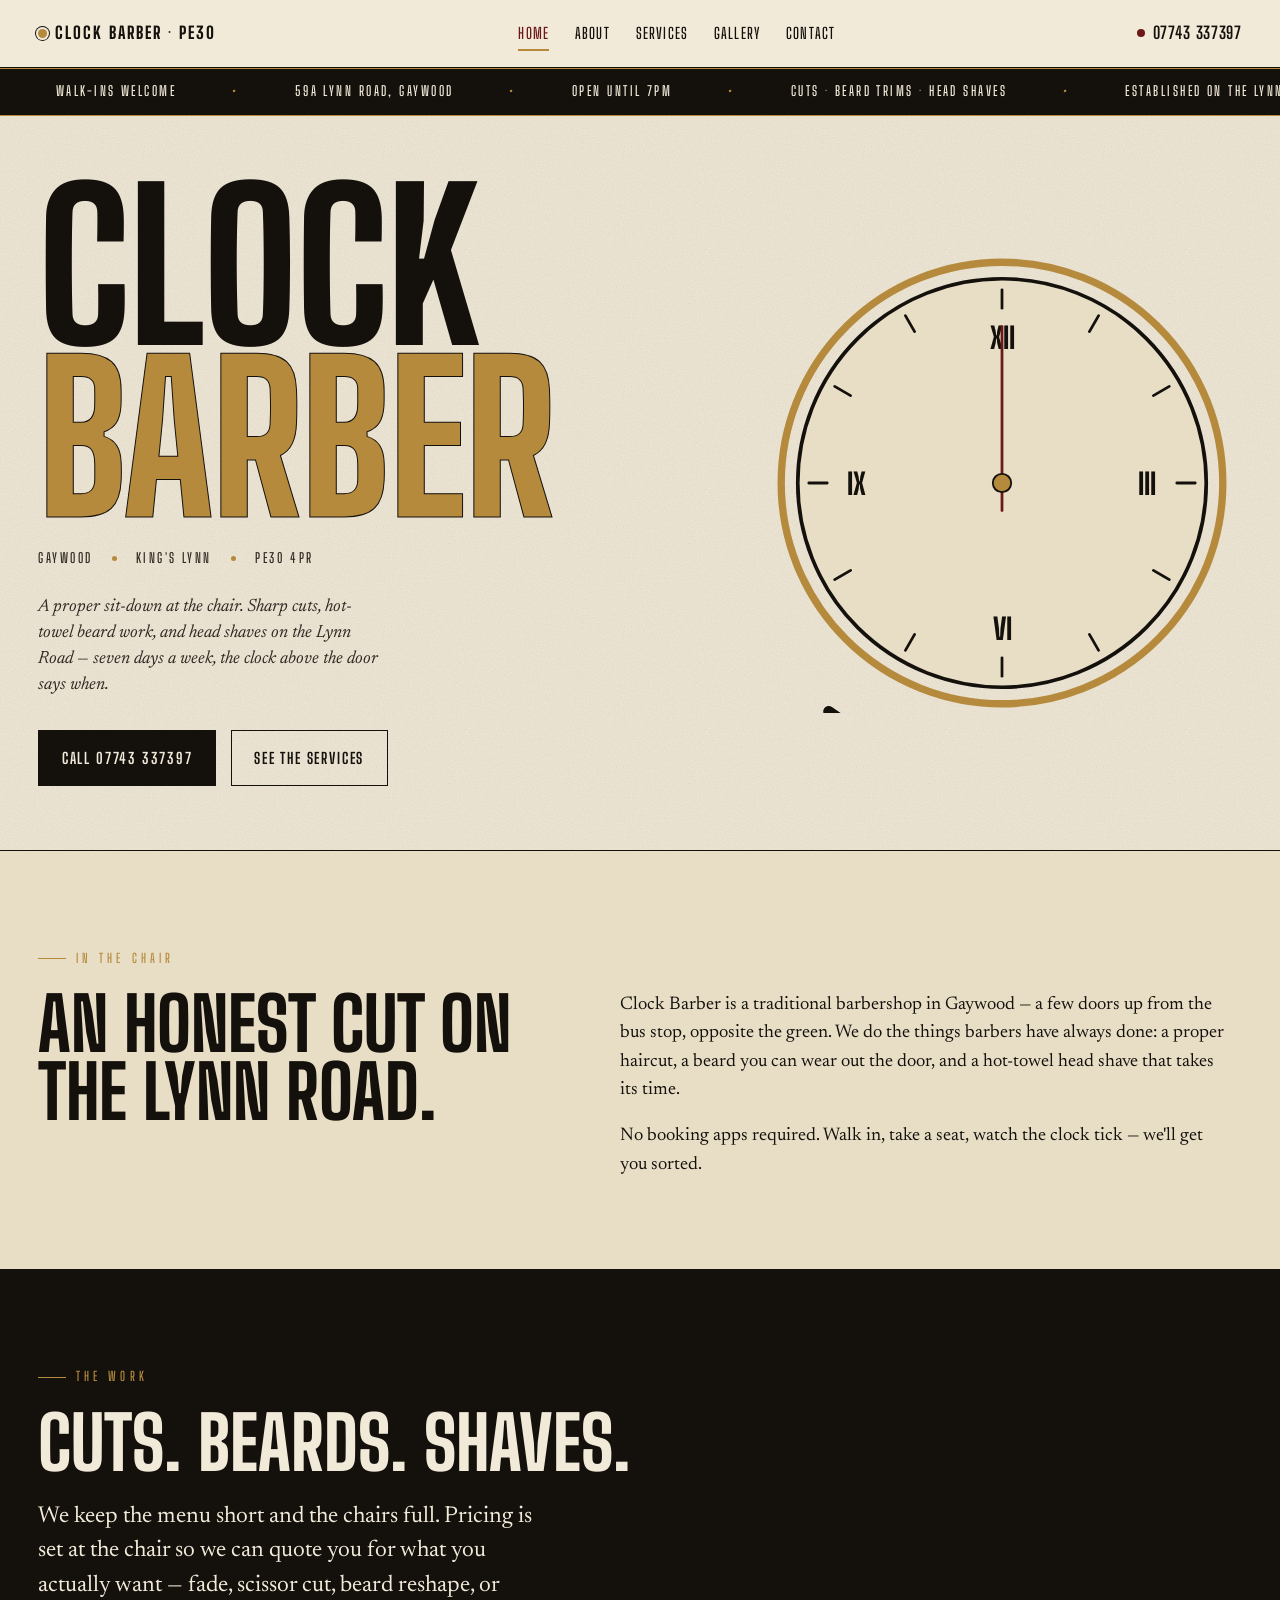
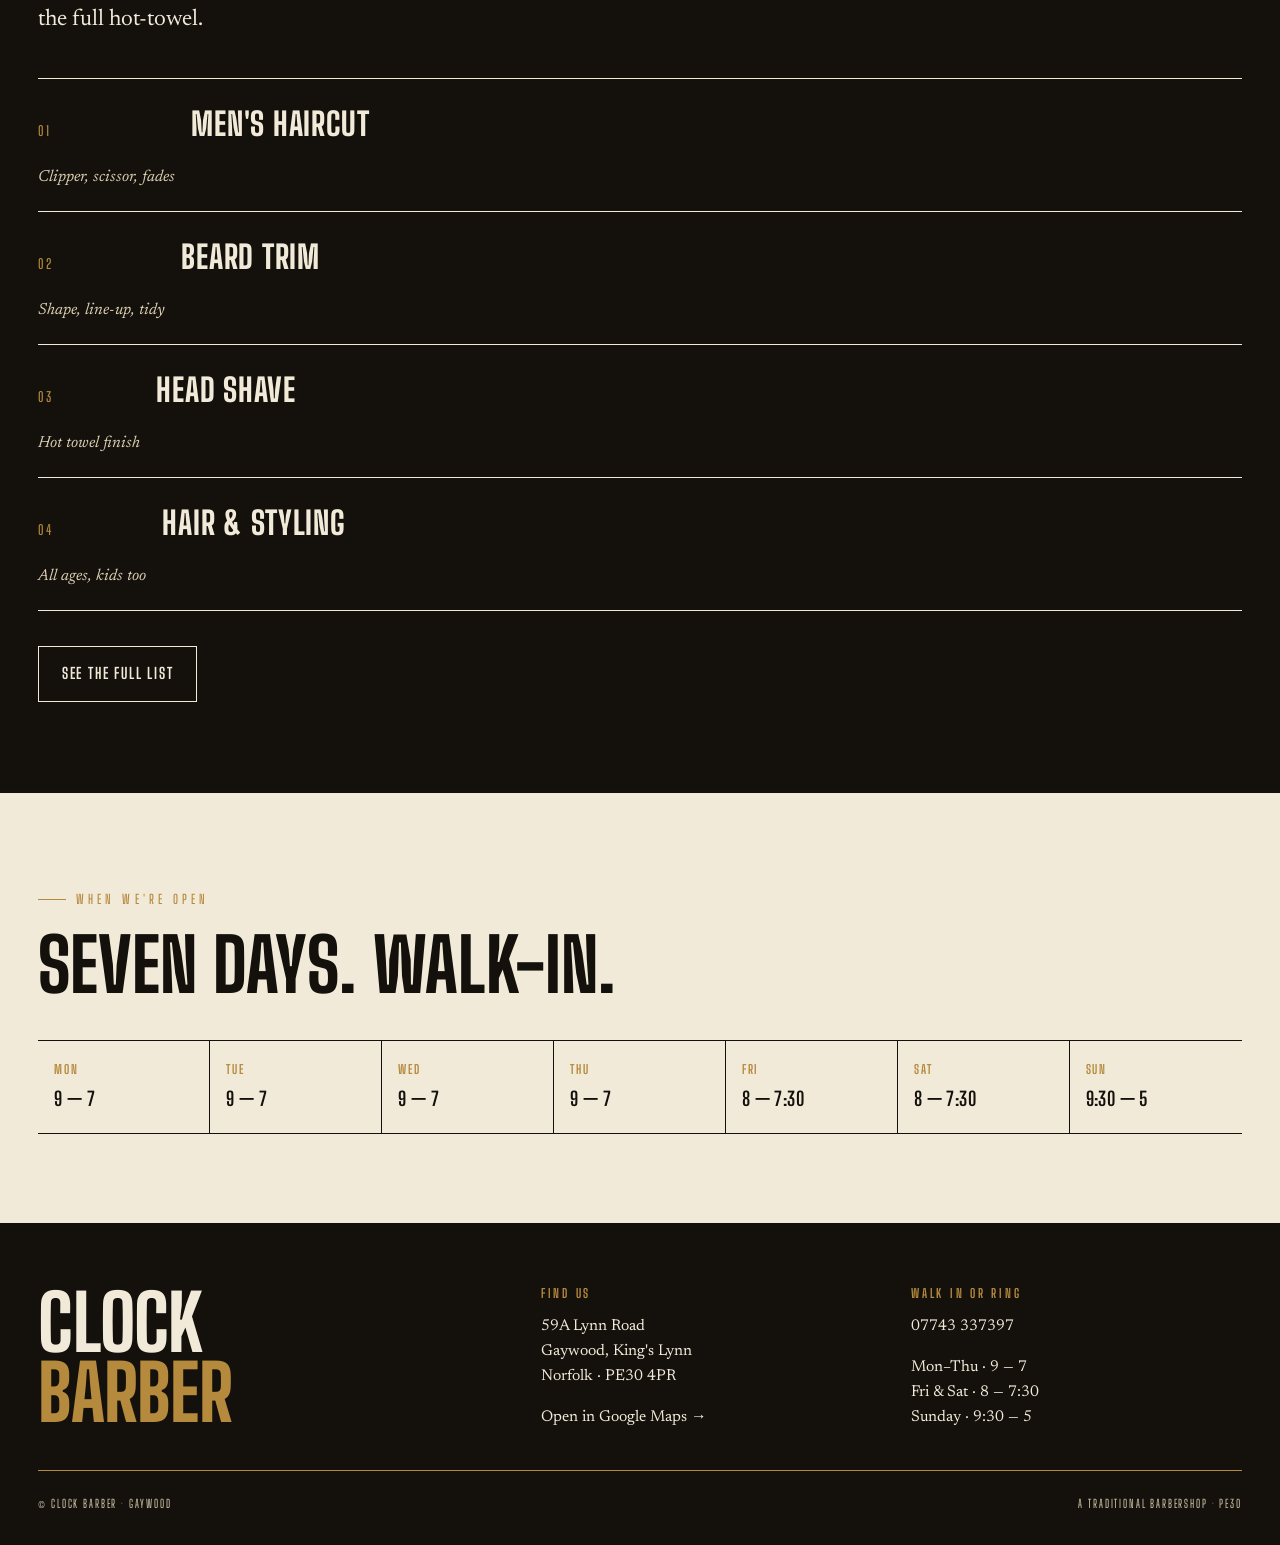
==== index.html @ dca24277 "Build Jr · clock-barber · 2026-05-30" ====
<!doctype html>
<html lang="en-GB">
<head>
<meta charset="utf-8">
<meta name="viewport" content="width=device-width, initial-scale=1">
<title>Clock Barber · Gaywood · King's Lynn · Traditional Barbershop</title>
<meta name="description" content="Clock Barber — traditional barbershop on Lynn Road, Gaywood, King's Lynn. Cuts, beard trims, hot-towel head shaves. Walk-ins welcome. Open seven days.">
<link rel="preconnect" href="https://fonts.googleapis.com">
<link rel="preconnect" href="https://fonts.gstatic.com" crossorigin>
<link rel="stylesheet" href="https://fonts.googleapis.com/css2?family=Big+Shoulders+Display:wght@600;700;800&family=Newsreader:ital,opsz,wght@0,6..72,400;0,6..72,600;1,6..72,400&display=swap">
<link rel="stylesheet" href="styles.css">
</head>
<body>

<header class="site-header">
  <a href="index.html" class="site-header__mark"><span class="dot"></span>Clock Barber · PE30</a>
  <nav class="site-nav" aria-label="Primary">
    <a href="index.html" aria-current="page">Home</a>
    <a href="about.html">About</a>
    <a href="services.html">Services</a>
    <a href="gallery.html">Gallery</a>
    <a href="contact.html">Contact</a>
  </nav>
  <a href="tel:+447743337397" class="site-header__phone">07743 337397</a>
</header>

<div class="marquee" aria-hidden="true">
  <div class="marquee__track">
    <span>Walk-ins Welcome <em class="sep">·</em> 59A Lynn Road, Gaywood <em class="sep">·</em> Open until 7pm <em class="sep">·</em> Cuts · Beard Trims · Head Shaves <em class="sep">·</em> Established on the Lynn Road <em class="sep">·</em></span>
    <span>Walk-ins Welcome <em class="sep">·</em> 59A Lynn Road, Gaywood <em class="sep">·</em> Open until 7pm <em class="sep">·</em> Cuts · Beard Trims · Head Shaves <em class="sep">·</em> Established on the Lynn Road <em class="sep">·</em></span>
  </div>
</div>

<section class="hero">
  <div class="hero__copy">
    <h1 class="hero__wordmark">
      <span class="row">Clock</span>
      <span class="row row--two">Barber</span>
    </h1>
    <div class="hero__sub">
      <span>Gaywood</span><span class="dot"></span>
      <span>King's Lynn</span><span class="dot"></span>
      <span>PE30 4PR</span>
    </div>
    <p class="hero__lede">A proper sit-down at the chair. Sharp cuts, hot-towel beard work, and head shaves on the Lynn Road — seven days a week, the clock above the door says when.</p>
    <div class="hero__actions">
      <a class="btn" href="tel:+447743337397">Call 07743 337397</a>
      <a class="btn btn--ghost" href="services.html">See the services</a>
    </div>
  </div>

  <div class="hero__clock" aria-label="Clock face">
    <svg viewBox="0 0 500 500" role="img" aria-hidden="true">
      <circle class="clock-bezel" cx="250" cy="250" r="240" />
      <circle class="clock-face"  cx="250" cy="250" r="222" />

      <!-- minute marks -->
      <g class="clock-marks">
        <!-- 60 ticks generated explicitly · only majors drawn here for clarity, intermediates as minors -->
        <line class="clock-mark" x1="250" y1="40"  x2="250" y2="60"/>
        <line class="clock-mark" x1="460" y1="250" x2="440" y2="250"/>
        <line class="clock-mark" x1="250" y1="460" x2="250" y2="440"/>
        <line class="clock-mark" x1="40"  y1="250" x2="60"  y2="250"/>
        <line class="clock-mark" transform="rotate(30 250 250)" x1="250" y1="40" x2="250" y2="60"/>
        <line class="clock-mark" transform="rotate(60 250 250)" x1="250" y1="40" x2="250" y2="60"/>
        <line class="clock-mark" transform="rotate(120 250 250)" x1="250" y1="40" x2="250" y2="60"/>
        <line class="clock-mark" transform="rotate(150 250 250)" x1="250" y1="40" x2="250" y2="60"/>
        <line class="clock-mark" transform="rotate(210 250 250)" x1="250" y1="40" x2="250" y2="60"/>
        <line class="clock-mark" transform="rotate(240 250 250)" x1="250" y1="40" x2="250" y2="60"/>
        <line class="clock-mark" transform="rotate(300 250 250)" x1="250" y1="40" x2="250" y2="60"/>
        <line class="clock-mark" transform="rotate(330 250 250)" x1="250" y1="40" x2="250" y2="60"/>
      </g>

      <!-- numerals · 12, 3, 6, 9 only · roman, classic shop-clock style -->
      <g class="clock-numerals">
        <text class="clock-numeral" x="250" y="92">XII</text>
        <text class="clock-numeral" x="408" y="250">III</text>
        <text class="clock-numeral" x="250" y="408">VI</text>
        <text class="clock-numeral" x="92"  y="250">IX</text>
      </g>

      <!-- hands · hour 10:10 -->
      <line class="clock-hand clock-hand--hour"   x1="250" y1="250" x2="250" y2="140"
            transform="rotate(305 250 250)" />
      <line class="clock-hand clock-hand--minute" x1="250" y1="250" x2="250" y2="100"
            transform="rotate(60  250 250)" />
      <line class="clock-hand clock-hand--second" x1="250" y1="280" x2="250" y2="80" />
      <circle class="clock-pin" cx="250" cy="250" r="10" />
    </svg>
  </div>
</section>

<section class="slab slab--deep reveal">
  <span class="slab__eyebrow">In the chair</span>
  <div class="two-col">
    <div>
      <h2>An honest cut on the Lynn Road.</h2>
    </div>
    <div class="two-col__body">
      <p>Clock Barber is a traditional barbershop in Gaywood — a few doors up from the bus stop, opposite the green. We do the things barbers have always done: a proper haircut, a beard you can wear out the door, and a hot-towel head shave that takes its time.</p>
      <p>No booking apps required. Walk in, take a seat, watch the clock tick — we'll get you sorted.</p>
    </div>
  </div>
</section>

<section class="slab slab--ink reveal" id="services-preview">
  <span class="slab__eyebrow">The work</span>
  <h2>Cuts. Beards. Shaves.</h2>
  <p class="slab__lead">We keep the menu short and the chairs full. Pricing is set at the chair so we can quote you for what you actually want — fade, scissor cut, beard reshape, or the full hot-towel.</p>

  <ol class="services-list">
    <li>
      <span class="num">01</span>
      <span class="name">Men's Haircut</span>
      <span class="leader" aria-hidden="true"></span>
      <span class="meta">Clipper, scissor, fades</span>
    </li>
    <li>
      <span class="num">02</span>
      <span class="name">Beard Trim</span>
      <span class="leader" aria-hidden="true"></span>
      <span class="meta">Shape, line-up, tidy</span>
    </li>
    <li>
      <span class="num">03</span>
      <span class="name">Head Shave</span>
      <span class="leader" aria-hidden="true"></span>
      <span class="meta">Hot towel finish</span>
    </li>
    <li>
      <span class="num">04</span>
      <span class="name">Hair &amp; Styling</span>
      <span class="leader" aria-hidden="true"></span>
      <span class="meta">All ages, kids too</span>
    </li>
  </ol>

  <p style="margin-top:2.2rem"><a href="services.html" class="btn btn--ghost" style="color:var(--paper); border-color:var(--paper)">See the full list</a></p>
</section>

<section class="slab reveal" id="hours">
  <span class="slab__eyebrow">When we're open</span>
  <h2>Seven days. Walk-in.</h2>
  <div class="hours" role="list" aria-label="Opening hours">
    <div class="hours__day" role="listitem"><span class="d">Mon</span><span class="h">9 — 7</span></div>
    <div class="hours__day" role="listitem"><span class="d">Tue</span><span class="h">9 — 7</span></div>
    <div class="hours__day" role="listitem"><span class="d">Wed</span><span class="h">9 — 7</span></div>
    <div class="hours__day" role="listitem"><span class="d">Thu</span><span class="h">9 — 7</span></div>
    <div class="hours__day" role="listitem"><span class="d">Fri</span><span class="h">8 — 7:30</span></div>
    <div class="hours__day" role="listitem"><span class="d">Sat</span><span class="h">8 — 7:30</span></div>
    <div class="hours__day" role="listitem"><span class="d">Sun</span><span class="h">9:30 — 5</span></div>
  </div>
</section>

<footer class="site-footer">
  <div class="site-footer__grid">
    <div class="site-footer__mark">Clock<br><span class="accent">Barber</span></div>
    <div>
      <h4>Find us</h4>
      <p>59A Lynn Road<br>Gaywood, King's Lynn<br>Norfolk · PE30 4PR</p>
      <p style="margin-top:1rem"><a href="https://maps.google.com/?q=59A+Lynn+Road+Gaywood+PE30+4PR" target="_blank" rel="noopener">Open in Google Maps →</a></p>
    </div>
    <div>
      <h4>Walk in or ring</h4>
      <p><a href="tel:+447743337397">07743 337397</a></p>
      <p style="margin-top:1rem">Mon–Thu · 9 — 7<br>Fri &amp; Sat · 8 — 7:30<br>Sunday · 9:30 — 5</p>
    </div>
  </div>
  <div class="site-footer__legal">
    <span>© Clock Barber · Gaywood</span>
    <span>A traditional barbershop · PE30</span>
  </div>
</footer>

</body>
</html>
---- styles.css ----
/* ─────────────────────────────────────────────────────────
   Clock Barber · 59A Lynn Rd, Gaywood, King's Lynn PE30 4PR
   Paper + brass + ink. Sign-painter display, editorial body.
   ───────────────────────────────────────────────────────── */

:root {
  --paper: #F2EAD9;
  --paper-deep: #E8DEC6;
  --paper-fold: #DDD0B2;
  --ink: #14110D;
  --ink-soft: #2E2922;
  --charcoal: #2C2C2C;
  --brass: #B58A3D;
  --brass-warm: #C9A352;
  --blood: #6B1817;

  --font-display: "Big Shoulders Display", Impact, "Haettenschweiler", system-ui, sans-serif;
  --font-body: "Newsreader", Georgia, "Times New Roman", serif;
  --font-mono: ui-monospace, "SF Mono", Consolas, monospace;

  --rhythm: clamp(1rem, 0.65rem + 0.9vw, 1.15rem);
  --measure: 62ch;
  --gutter: clamp(1.25rem, 3vw, 3rem);
}

* { box-sizing: border-box; margin: 0; padding: 0; }

html { scroll-behavior: smooth; -webkit-text-size-adjust: 100%; }

body {
  background: var(--paper);
  color: var(--ink);
  font-family: var(--font-body);
  font-size: var(--rhythm);
  line-height: 1.55;
  font-feature-settings: "kern", "liga", "onum";
  text-rendering: optimizeLegibility;
  overflow-x: hidden;
  position: relative;
}

/* Paper-grain overlay · subtle SVG noise · doesn't print or print-block */
body::before {
  content: "";
  position: fixed;
  inset: 0;
  pointer-events: none;
  z-index: 1;
  opacity: 0.18;
  mix-blend-mode: multiply;
  background-image: url("data:image/svg+xml;utf8,<svg xmlns='http://www.w3.org/2000/svg' width='240' height='240'><filter id='n'><feTurbulence type='fractalNoise' baseFrequency='0.85' numOctaves='2' stitchTiles='stitch'/><feColorMatrix values='0 0 0 0 0.08  0 0 0 0 0.07  0 0 0 0 0.05  0 0 0 0.6 0'/></filter><rect width='240' height='240' filter='url(%23n)'/></svg>");
  background-size: 240px 240px;
}

/* Typography ──────────────────────────────────────────────── */

h1, h2, h3, h4 {
  font-family: var(--font-display);
  font-weight: 800;
  text-wrap: balance;
  letter-spacing: -0.005em;
  line-height: 0.92;
  text-transform: uppercase;
  color: var(--ink);
}

h1 { font-size: clamp(3.4rem, 14vw, 11rem); }
h2 { font-size: clamp(2.2rem, 6vw, 4.6rem); letter-spacing: 0; }
h3 { font-size: clamp(1.4rem, 2.4vw, 2.1rem); font-weight: 700; }
h4 { font-size: 1.1rem; font-weight: 700; letter-spacing: 0.04em; }

p { text-wrap: pretty; hyphens: auto; max-width: var(--measure); }

a { color: var(--ink); text-decoration: none; }

::selection { background: var(--brass); color: var(--paper); }

/* Header ───────────────────────────────────────────────────── */

.site-header {
  position: relative;
  z-index: 10;
  padding: 1.1rem var(--gutter);
  border-bottom: 1px solid var(--ink);
  display: grid;
  grid-template-columns: auto 1fr auto;
  align-items: center;
  gap: 1.5rem;
  background: var(--paper);
}

.site-header__mark {
  font-family: var(--font-display);
  font-weight: 800;
  font-size: 1.05rem;
  text-transform: uppercase;
  letter-spacing: 0.12em;
  display: inline-flex;
  align-items: center;
  gap: 0.5rem;
}

.site-header__mark .dot {
  display: inline-block;
  width: 0.55rem;
  height: 0.55rem;
  background: var(--brass);
  border-radius: 50%;
  box-shadow: 0 0 0 2px var(--paper), 0 0 0 3px var(--ink);
}

.site-nav {
  display: flex;
  justify-content: center;
  gap: clamp(0.75rem, 2vw, 1.75rem);
  font-family: var(--font-display);
  text-transform: uppercase;
  letter-spacing: 0.08em;
  font-weight: 600;
  font-size: 0.95rem;
}

.site-nav a {
  position: relative;
  padding: 0.25rem 0;
  transition: color 0.2s ease;
}

.site-nav a::after {
  content: "";
  position: absolute;
  inset: auto 0 -2px 0;
  height: 2px;
  background: var(--brass);
  transform: scaleX(0);
  transform-origin: left;
  transition: transform 0.3s cubic-bezier(.7,0,.2,1);
}

.site-nav a:hover::after,
.site-nav a[aria-current="page"]::after { transform: scaleX(1); }
.site-nav a[aria-current="page"] { color: var(--blood); }

.site-header__phone {
  font-family: var(--font-display);
  font-weight: 700;
  font-size: 1.05rem;
  letter-spacing: 0.04em;
  display: inline-flex;
  align-items: center;
  gap: 0.45rem;
  color: var(--ink);
}

.site-header__phone::before {
  content: "";
  width: 8px;
  height: 8px;
  background: var(--blood);
  border-radius: 50%;
  animation: pulse 2.4s ease-in-out infinite;
}

@keyframes pulse {
  0%, 100% { opacity: 1; transform: scale(1); }
  50%      { opacity: 0.35; transform: scale(0.7); }
}

/* Marquee ───────────────────────────────────────────────────── */

.marquee {
  position: relative;
  z-index: 9;
  overflow: hidden;
  background: var(--ink);
  color: var(--paper);
  border-block: 1px solid var(--brass);
  padding: 0.55rem 0;
  --speed: 42s;
}

.marquee__track {
  display: inline-flex;
  gap: 3.5rem;
  white-space: nowrap;
  animation: scroll var(--speed) linear infinite;
  padding-left: 3.5rem;
  font-family: var(--font-display);
  text-transform: uppercase;
  letter-spacing: 0.18em;
  font-size: 0.85rem;
  font-weight: 600;
}

.marquee__track span { display: inline-flex; align-items: center; gap: 3.5rem; }
.marquee__track .sep {
  color: var(--brass);
  font-family: var(--font-body);
  font-size: 1rem;
}

@keyframes scroll { to { transform: translateX(-50%); } }
@media (prefers-reduced-motion: reduce) {
  .marquee__track { animation: none; padding-left: 0; }
}

/* Hero ─────────────────────────────────────────────────────── */

.hero {
  position: relative;
  z-index: 5;
  padding: clamp(2rem, 5vw, 4rem) var(--gutter) clamp(2.5rem, 5vw, 4.5rem);
  display: grid;
  grid-template-columns: 1.4fr 1fr;
  gap: clamp(1.5rem, 4vw, 4rem);
  align-items: center;
  border-bottom: 1px solid var(--ink);
}

.hero__wordmark {
  font-family: var(--font-display);
  font-weight: 800;
  font-size: clamp(4rem, 16vw, 13rem);
  line-height: 0.84;
  letter-spacing: -0.01em;
  text-transform: uppercase;
  color: var(--ink);
}

.hero__wordmark .row { display: block; }
.hero__wordmark .row--two {
  color: var(--brass);
  -webkit-text-stroke: 1px var(--ink);
  text-stroke: 1px var(--ink);
}

.hero__sub {
  margin-top: 1.5rem;
  display: flex;
  flex-wrap: wrap;
  gap: 0.6rem 1.2rem;
  font-family: var(--font-display);
  font-weight: 600;
  text-transform: uppercase;
  letter-spacing: 0.18em;
  font-size: 0.85rem;
  color: var(--ink-soft);
  align-items: center;
}

.hero__sub .dot {
  width: 5px; height: 5px;
  background: var(--brass);
  border-radius: 50%;
  display: inline-block;
}

.hero__lede {
  margin-top: 1.6rem;
  font-family: var(--font-body);
  font-size: clamp(1.05rem, 1.4vw, 1.35rem);
  font-style: italic;
  font-weight: 400;
  line-height: 1.45;
  max-width: 34ch;
  color: var(--ink-soft);
}

.hero__actions {
  margin-top: 2rem;
  display: flex;
  flex-wrap: wrap;
  gap: 0.9rem;
}

.btn {
  display: inline-flex;
  align-items: center;
  gap: 0.5rem;
  padding: 0.95rem 1.4rem;
  border: 1px solid var(--ink);
  background: var(--ink);
  color: var(--paper);
  font-family: var(--font-display);
  text-transform: uppercase;
  letter-spacing: 0.12em;
  font-weight: 700;
  font-size: 0.95rem;
  border-radius: 0;
  cursor: pointer;
  transition: transform 0.2s ease, background 0.2s ease, color 0.2s ease;
}

.btn:hover { background: var(--brass); border-color: var(--brass); color: var(--ink); transform: translateY(-2px); }

.btn--ghost {
  background: transparent;
  color: var(--ink);
}

.btn--ghost:hover { background: var(--ink); color: var(--paper); border-color: var(--ink); }

/* Clock SVG ─────────────────────────────────────────────────── */

.hero__clock {
  position: relative;
  aspect-ratio: 1 / 1;
  max-width: 460px;
  width: 100%;
  margin-inline: auto;
}

.hero__clock svg {
  width: 100%;
  height: 100%;
  display: block;
}

.clock-face { fill: var(--paper-deep); stroke: var(--ink); stroke-width: 4; }
.clock-bezel { fill: none; stroke: var(--brass); stroke-width: 8; }
.clock-numeral {
  font-family: var(--font-display);
  font-weight: 800;
  font-size: 32px;
  fill: var(--ink);
  text-anchor: middle;
  dominant-baseline: central;
}
.clock-mark { stroke: var(--ink); stroke-width: 3; stroke-linecap: round; }
.clock-mark--minor { stroke-width: 1.5; opacity: 0.6; }

.clock-hand {
  stroke: var(--ink);
  stroke-linecap: round;
  transform-box: view-box;
  transform-origin: center;
}
.clock-hand--hour   { stroke-width: 12; }
.clock-hand--minute { stroke-width: 8; }
.clock-hand--second { stroke: var(--blood); stroke-width: 3; animation: tick 60s steps(60, end) infinite; }
.clock-pin { fill: var(--brass); stroke: var(--ink); stroke-width: 2; }

@keyframes tick {
  from { transform: rotate(0deg); }
  to   { transform: rotate(360deg); }
}

@media (prefers-reduced-motion: reduce) {
  .clock-hand--second { animation: none; }
}

/* Slab sections ─────────────────────────────────────────────── */

.slab {
  position: relative;
  z-index: 5;
  padding: clamp(3rem, 7vw, 6rem) var(--gutter);
  border-bottom: 1px solid var(--ink);
}

.slab--ink   { background: var(--ink); color: var(--paper); }
.slab--ink h1, .slab--ink h2, .slab--ink h3 { color: var(--paper); }
.slab--ink a { color: var(--brass-warm); }
.slab--deep  { background: var(--paper-deep); }

.slab__eyebrow {
  font-family: var(--font-display);
  text-transform: uppercase;
  letter-spacing: 0.32em;
  font-size: 0.8rem;
  font-weight: 600;
  color: var(--brass);
  display: inline-flex;
  align-items: center;
  gap: 0.6rem;
  margin-bottom: 1.4rem;
}

.slab__eyebrow::before {
  content: "";
  display: inline-block;
  width: 28px;
  height: 1px;
  background: var(--brass);
}

.slab__lead {
  font-size: clamp(1.15rem, 1.8vw, 1.55rem);
  line-height: 1.5;
  max-width: 38ch;
  margin-top: 1.4rem;
  font-weight: 400;
}

.slab--ink .slab__lead { color: var(--paper); }

/* Two-column editorial layout ───────────────────────────────── */

.two-col {
  display: grid;
  grid-template-columns: 1fr 1.2fr;
  gap: clamp(1.5rem, 5vw, 5rem);
  align-items: start;
}

.two-col__body p + p { margin-top: 1.1rem; }

/* Services list (broadsheet style) ──────────────────────────── */

.services-list {
  list-style: none;
  display: grid;
  gap: 0;
  margin-top: 2.5rem;
}

.services-list li {
  display: grid;
  grid-template-columns: auto 1fr auto;
  align-items: baseline;
  gap: 1rem;
  padding: 1.3rem 0;
  border-top: 1px solid currentColor;
  font-family: var(--font-display);
  text-transform: uppercase;
  letter-spacing: 0.04em;
  font-weight: 600;
}

.services-list li:last-child { border-bottom: 1px solid currentColor; }

.services-list .num {
  font-size: 0.85rem;
  color: var(--brass);
  letter-spacing: 0.12em;
}

.services-list .name {
  font-size: clamp(1.4rem, 2.5vw, 2.1rem);
  font-weight: 800;
}

.services-list .leader {
  border-bottom: 2px dotted currentColor;
  height: 0;
  align-self: end;
  margin-bottom: 0.55em;
  opacity: 0.45;
}

.services-list .meta {
  font-family: var(--font-body);
  font-style: italic;
  font-weight: 400;
  font-size: 1rem;
  letter-spacing: 0;
  text-transform: none;
  color: var(--ink-soft);
  white-space: nowrap;
}

.slab--ink .services-list .meta { color: var(--paper-fold); }

/* Hours strip ───────────────────────────────────────────────── */

.hours {
  display: grid;
  grid-template-columns: repeat(auto-fit, minmax(160px, 1fr));
  gap: 0;
  margin-top: 2.5rem;
  border-block: 1px solid currentColor;
}

.hours__day {
  padding: 1.2rem 1rem;
  border-right: 1px solid currentColor;
  display: flex;
  flex-direction: column;
  gap: 0.3rem;
}

.hours__day:last-child { border-right: none; }

.hours__day .d {
  font-family: var(--font-display);
  text-transform: uppercase;
  letter-spacing: 0.14em;
  font-size: 0.78rem;
  color: var(--brass);
  font-weight: 700;
}

.hours__day .h {
  font-family: var(--font-display);
  font-weight: 700;
  font-size: 1.2rem;
  letter-spacing: 0.02em;
}

/* Contact panel ────────────────────────────────────────────── */

.contact-grid {
  display: grid;
  grid-template-columns: 1fr 1fr;
  gap: clamp(1.5rem, 4vw, 4rem);
  align-items: start;
}

.contact-card {
  border: 1px solid currentColor;
  padding: clamp(1.5rem, 3vw, 2.5rem);
}

.contact-card h3 {
  font-size: 1.4rem;
  letter-spacing: 0.04em;
  margin-bottom: 1rem;
}

.contact-card a {
  display: block;
  font-family: var(--font-display);
  font-weight: 700;
  font-size: clamp(1.3rem, 2vw, 1.7rem);
  letter-spacing: 0.02em;
  margin-top: 0.4rem;
}

.contact-card a:hover { color: var(--brass); }

.map-frame {
  width: 100%;
  aspect-ratio: 4 / 5;
  border: 1px solid var(--ink);
  filter: grayscale(0.4) contrast(1.05);
  display: block;
}

/* Gallery placeholder ──────────────────────────────────────── */

.gallery-grid {
  display: grid;
  grid-template-columns: repeat(auto-fit, minmax(220px, 1fr));
  gap: 1px;
  background: var(--ink);
  border: 1px solid var(--ink);
  margin-top: 2.5rem;
}

.gallery-slot {
  background: var(--paper-deep);
  aspect-ratio: 4 / 5;
  display: flex;
  align-items: center;
  justify-content: center;
  flex-direction: column;
  gap: 0.6rem;
  position: relative;
  overflow: hidden;
}

.gallery-slot::before {
  content: "";
  position: absolute;
  inset: 12px;
  border: 1px dashed var(--ink-soft);
  opacity: 0.35;
}

.gallery-slot .frame-num {
  font-family: var(--font-display);
  font-weight: 800;
  font-size: clamp(2rem, 4vw, 3.5rem);
  color: var(--ink-soft);
  opacity: 0.4;
}

.gallery-slot .frame-label {
  font-family: var(--font-display);
  text-transform: uppercase;
  letter-spacing: 0.18em;
  font-size: 0.75rem;
  color: var(--ink-soft);
  position: relative;
  z-index: 2;
}

/* Footer-as-letterhead ─────────────────────────────────────── */

.site-footer {
  position: relative;
  z-index: 5;
  background: var(--ink);
  color: var(--paper);
  padding: clamp(2.5rem, 5vw, 4.5rem) var(--gutter) 2rem;
}

.site-footer__grid {
  display: grid;
  grid-template-columns: 1.4fr 1fr 1fr;
  gap: 2.5rem;
  border-bottom: 1px solid var(--brass);
  padding-bottom: 2.5rem;
}

.site-footer__mark {
  font-family: var(--font-display);
  font-weight: 800;
  text-transform: uppercase;
  font-size: clamp(2.8rem, 6vw, 5rem);
  line-height: 0.9;
  letter-spacing: -0.01em;
  color: var(--paper);
}

.site-footer__mark .accent { color: var(--brass); }

.site-footer h4 {
  color: var(--brass);
  font-size: 0.78rem;
  letter-spacing: 0.22em;
  margin-bottom: 0.85rem;
}

.site-footer p, .site-footer a {
  color: var(--paper);
  font-size: 0.98rem;
  line-height: 1.6;
}

.site-footer a:hover { color: var(--brass-warm); }

.site-footer__legal {
  margin-top: 1.5rem;
  display: flex;
  justify-content: space-between;
  flex-wrap: wrap;
  gap: 1rem;
  font-family: var(--font-display);
  text-transform: uppercase;
  letter-spacing: 0.16em;
  font-size: 0.72rem;
  color: var(--paper-fold);
}

/* Reveal-on-scroll (CSS-only) ──────────────────────────────── */

@supports (animation-timeline: view()) {
  .reveal {
    animation: rise both;
    animation-timeline: view();
    animation-range: entry 5% cover 28%;
  }
  @keyframes rise {
    from { opacity: 0; transform: translateY(1.6rem); }
    to   { opacity: 1; transform: translateY(0); }
  }
}

/* Responsive ────────────────────────────────────────────────── */

@media (max-width: 880px) {
  .site-header {
    grid-template-columns: 1fr auto;
    grid-template-rows: auto auto;
    gap: 0.6rem 1rem;
  }
  .site-nav {
    grid-column: 1 / -1;
    justify-content: flex-start;
    flex-wrap: wrap;
    border-top: 1px solid var(--ink);
    padding-top: 0.7rem;
    gap: 0.9rem 1.3rem;
  }

  .hero {
    grid-template-columns: 1fr;
    padding-top: 2rem;
  }
  .hero__clock { max-width: 320px; }

  .two-col { grid-template-columns: 1fr; }
  .contact-grid { grid-template-columns: 1fr; }
  .site-footer__grid { grid-template-columns: 1fr; gap: 2rem; }

  .services-list li { grid-template-columns: auto 1fr; }
  .services-list .leader { display: none; }
  .services-list .meta { grid-column: 1 / -1; padding-left: 0; }

  .hours { grid-template-columns: repeat(2, 1fr); }
  .hours__day:nth-child(2n) { border-right: none; }
  .hours__day { border-bottom: 1px solid currentColor; }
  .hours__day:nth-last-child(-n+2) { border-bottom: none; }
}

@media (max-width: 520px) {
  .site-header__phone { font-size: 0.95rem; }
  .hours { grid-template-columns: 1fr; }
  .hours__day { border-right: none; border-bottom: 1px solid currentColor; }
  .hours__day:last-child { border-bottom: none; }
}

/* Print ─────────────────────────────────────────────────────── */

@media print {
  body::before, .marquee, .site-nav { display: none; }
  body { background: white; color: black; }
}
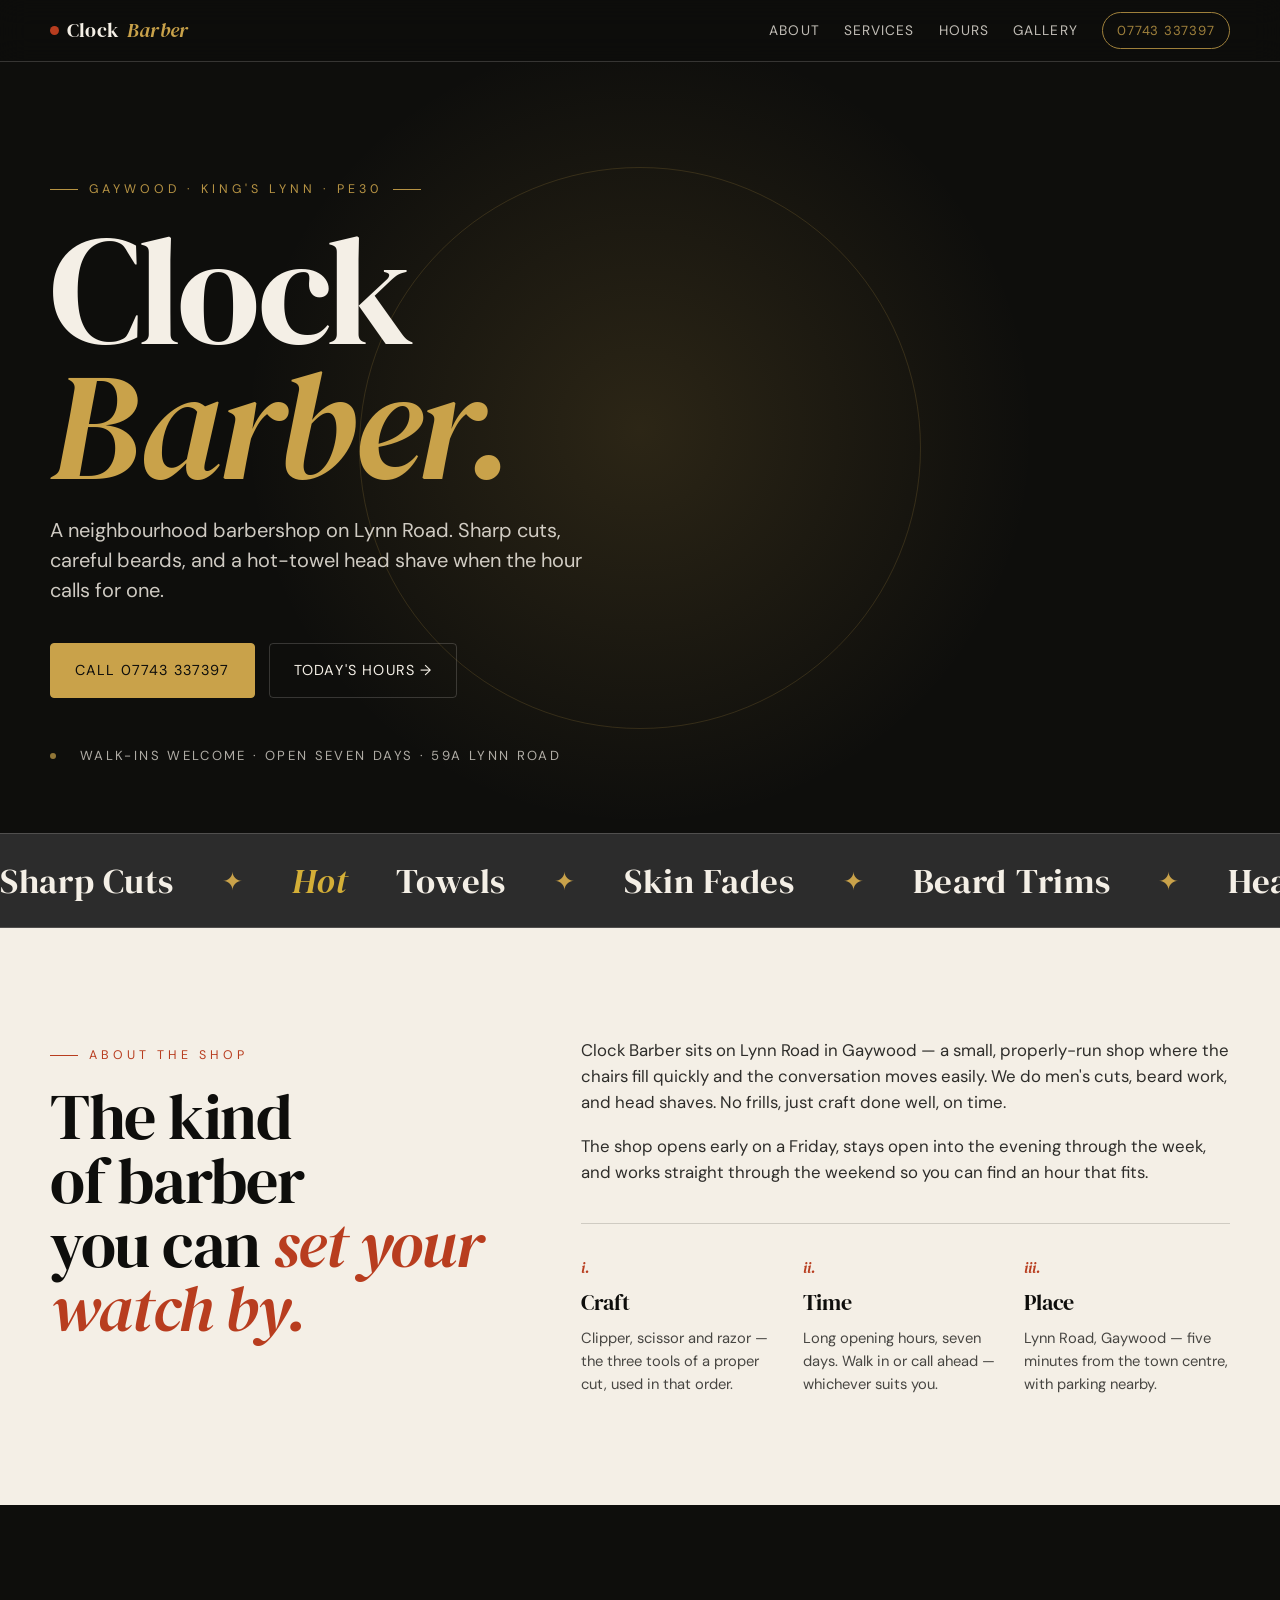
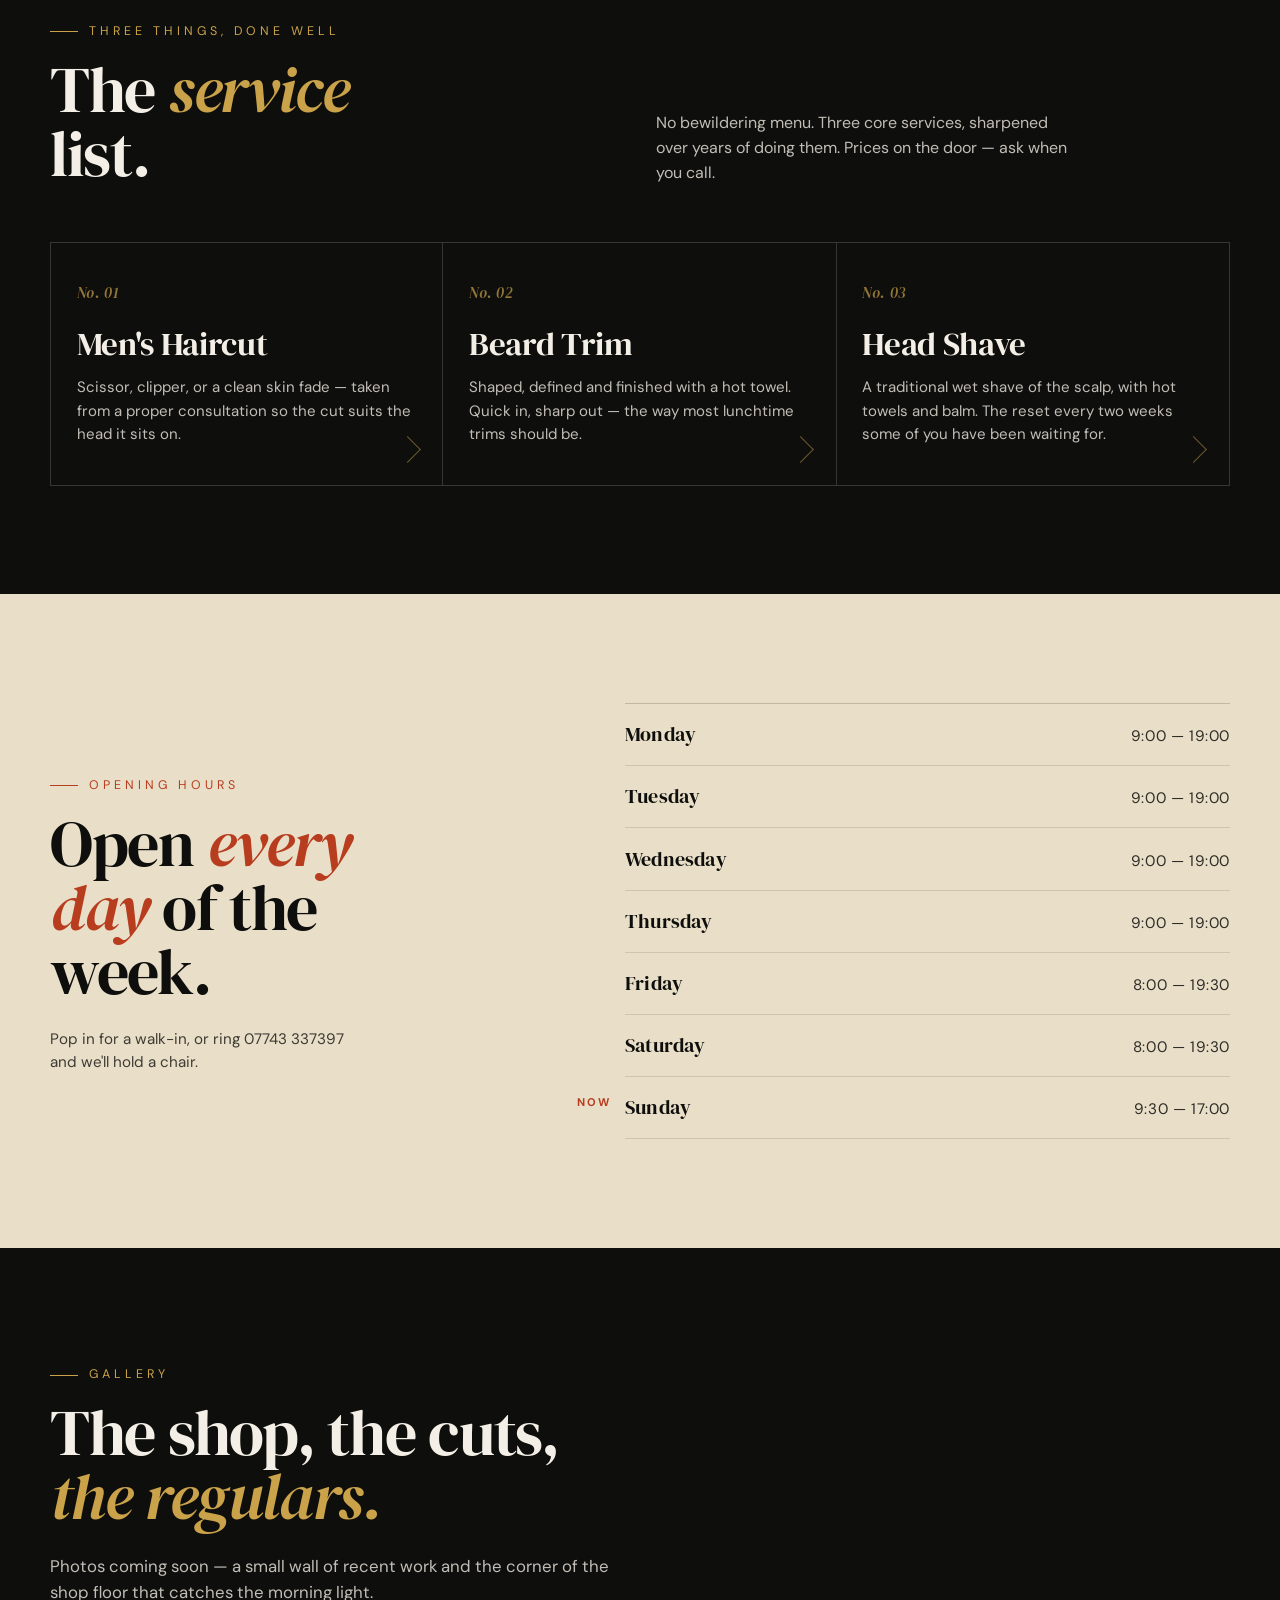
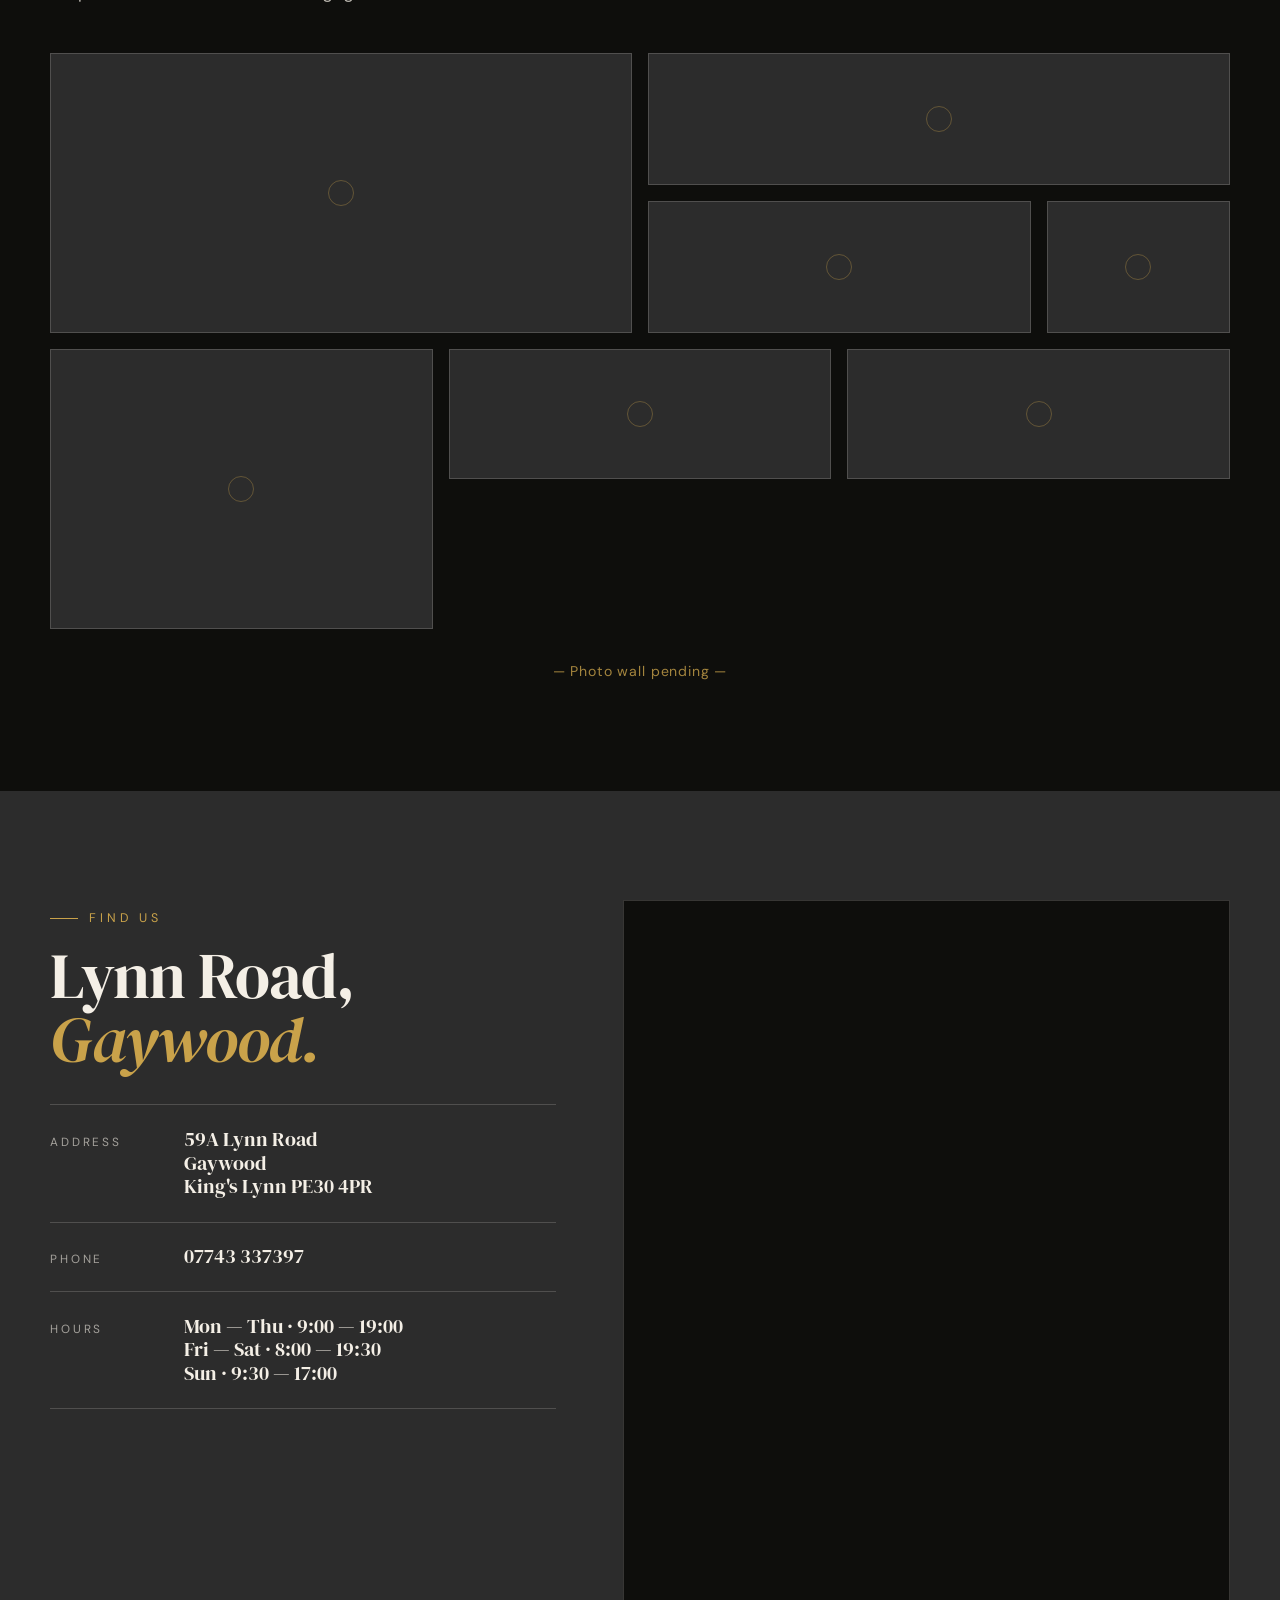
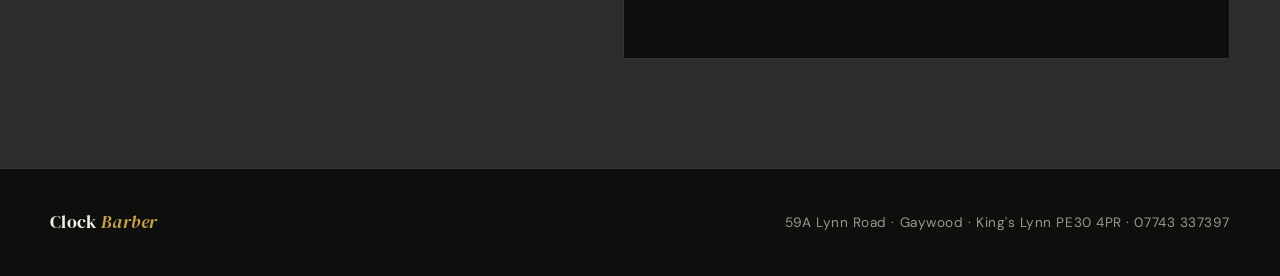
==== commit 11d2dc10: "Build Jr · clock-barber · 2026-05-30" ====
--- a/index.html
+++ b/index.html
@@ -2,175 +2,733 @@
 <html lang="en-GB">
 <head>
 <meta charset="utf-8">
-<meta name="viewport" content="width=device-width, initial-scale=1">
-<title>Clock Barber · Gaywood · King's Lynn · Traditional Barbershop</title>
-<meta name="description" content="Clock Barber — traditional barbershop on Lynn Road, Gaywood, King's Lynn. Cuts, beard trims, hot-towel head shaves. Walk-ins welcome. Open seven days.">
+<meta name="viewport" content="width=device-width, initial-scale=1, viewport-fit=cover">
+<title>Clock Barber — Gaywood, King's Lynn</title>
+<meta name="description" content="Clock Barber on Lynn Road, Gaywood. Men's haircuts, beard trims and head shaves. Open seven days. 59A Lynn Road, King's Lynn PE30 4PR.">
 <link rel="preconnect" href="https://fonts.googleapis.com">
 <link rel="preconnect" href="https://fonts.gstatic.com" crossorigin>
-<link rel="stylesheet" href="https://fonts.googleapis.com/css2?family=Big+Shoulders+Display:wght@600;700;800&family=Newsreader:ital,opsz,wght@0,6..72,400;0,6..72,600;1,6..72,400&display=swap">
-<link rel="stylesheet" href="styles.css">
+<link href="https://fonts.googleapis.com/css2?family=DM+Serif+Display:ital@0;1&family=DM+Sans:opsz,wght@9..40,400;9..40,500;9..40,700&display=swap" rel="stylesheet">
+<style>
+  :root {
+    --ink:    #0E0E0C;
+    --soft:   #2C2C2C;
+    --paper:  #F4EFE6;
+    --cream:  #E9DFC8;
+    --brass:  #C9A24A;
+    --gold:   #D4AF37;
+    --ember:  #B83D1F;
+    --rule:   rgba(244,239,230,0.18);
+    --font-display: "DM Serif Display", "Times New Roman", serif;
+    --font-body:    "DM Sans", system-ui, -apple-system, sans-serif;
+  }
+  * { box-sizing: border-box; margin: 0; padding: 0; }
+  html { scroll-behavior: smooth; -webkit-text-size-adjust: 100%; }
+  body {
+    background: var(--ink);
+    color: var(--paper);
+    font-family: var(--font-body);
+    font-size: clamp(0.95rem, 0.6rem + 0.6vw, 1.05rem);
+    line-height: 1.55;
+    text-rendering: optimizeLegibility;
+    -webkit-font-smoothing: antialiased;
+    overflow-x: hidden;
+  }
+  h1, h2, h3 { text-wrap: balance; font-weight: 400; }
+  p { text-wrap: pretty; }
+  a { color: inherit; text-decoration-thickness: 1px; text-underline-offset: 0.18em; }
+  img { max-width: 100%; display: block; }
+
+  /* LAYOUT */
+  .wrap { width: min(1180px, 100% - 2.4rem); margin-inline: auto; }
+  section { padding-block: clamp(4rem, 2rem + 6vw, 8rem); }
+
+  /* NAV */
+  nav.top {
+    position: sticky; top: 0; z-index: 50;
+    backdrop-filter: blur(14px);
+    -webkit-backdrop-filter: blur(14px);
+    background: rgba(14,14,12,0.78);
+    border-bottom: 1px solid var(--rule);
+  }
+  nav.top .wrap {
+    display: flex; align-items: center; justify-content: space-between;
+    gap: 1rem; padding-block: 0.95rem;
+  }
+  nav.top .mark {
+    font-family: var(--font-display);
+    font-size: 1.25rem; letter-spacing: 0.01em;
+    display: inline-flex; align-items: baseline; gap: 0.5rem;
+    text-decoration: none;
+  }
+  nav.top .mark em {
+    font-style: italic; color: var(--brass); font-weight: 400;
+  }
+  nav.top .mark::before {
+    content: ""; width: 9px; height: 9px; border-radius: 50%;
+    background: var(--ember);
+    display: inline-block; transform: translateY(-2px);
+    animation: pulse 2s ease-in-out infinite;
+  }
+  @keyframes pulse {
+    0%, 100% { opacity: 0.35; }
+    50%      { opacity: 1; }
+  }
+  nav.top ul {
+    list-style: none; display: flex; gap: 1.5rem; align-items: center;
+    font-size: 0.86rem; letter-spacing: 0.08em; text-transform: uppercase;
+  }
+  nav.top ul a { text-decoration: none; opacity: 0.78; transition: opacity .2s, color .2s; }
+  nav.top ul a:hover { opacity: 1; color: var(--brass); }
+  nav.top .call {
+    border: 1px solid var(--brass); color: var(--brass);
+    padding: 0.55rem 0.9rem; border-radius: 999px;
+    font-size: 0.82rem; letter-spacing: 0.06em;
+    text-decoration: none; white-space: nowrap;
+    transition: background .2s, color .2s;
+  }
+  nav.top .call:hover { background: var(--brass); color: var(--ink); }
+  @media (max-width: 760px) {
+    nav.top ul li:not(.contact-li) { display: none; }
+  }
+
+  /* HERO */
+  .hero {
+    position: relative;
+    padding-top: clamp(4rem, 2rem + 6vw, 7rem);
+    padding-bottom: clamp(3rem, 1rem + 4vw, 5rem);
+    overflow: hidden;
+  }
+  .hero::before {
+    content: ""; position: absolute;
+    top: 50%; left: 50%;
+    width: min(900px, 110vw); aspect-ratio: 1;
+    transform: translate(-50%, -52%);
+    border-radius: 50%;
+    background: radial-gradient(circle, rgba(201,162,74,0.16), transparent 62%);
+    pointer-events: none; z-index: 0;
+  }
+  .hero::after {
+    content: ""; position: absolute;
+    top: 50%; left: 50%;
+    width: min(560px, 80vw); aspect-ratio: 1;
+    transform: translate(-50%, -50%);
+    border: 1px solid rgba(201,162,74,0.18);
+    border-radius: 50%;
+    pointer-events: none; z-index: 0;
+  }
+  .hero .wrap { position: relative; z-index: 1; }
+  .hero .eyebrow {
+    font-size: 0.78rem; letter-spacing: 0.32em; text-transform: uppercase;
+    color: var(--brass); opacity: 0.9;
+    display: inline-flex; align-items: center; gap: 0.7rem;
+    margin-bottom: 1.6rem;
+  }
+  .hero .eyebrow::before, .hero .eyebrow::after {
+    content: ""; width: 28px; height: 1px; background: var(--brass);
+  }
+  .hero h1 {
+    font-family: var(--font-display);
+    font-size: clamp(3.2rem, 1.2rem + 11vw, 9.5rem);
+    line-height: 0.88;
+    letter-spacing: -0.025em;
+    margin-bottom: 1.4rem;
+  }
+  .hero h1 em {
+    font-style: italic; color: var(--brass); font-weight: 400;
+  }
+  .hero .lede {
+    max-width: 38ch;
+    font-size: clamp(1.05rem, 0.7rem + 0.7vw, 1.25rem);
+    line-height: 1.5; opacity: 0.84;
+    margin-bottom: 2.4rem;
+  }
+  .hero .ctas {
+    display: flex; flex-wrap: wrap; gap: 0.9rem; align-items: center;
+  }
+  .btn {
+    display: inline-flex; align-items: center; gap: 0.55rem;
+    padding: 0.95rem 1.5rem;
+    font-size: 0.9rem; letter-spacing: 0.08em; text-transform: uppercase;
+    text-decoration: none; border-radius: 4px;
+    transition: transform .2s, background .2s, color .2s, border-color .2s;
+  }
+  .btn--solid { background: var(--brass); color: var(--ink); border: 1px solid var(--brass); }
+  .btn--solid:hover { transform: translateY(-2px); background: var(--paper); border-color: var(--paper); }
+  .btn--ghost { background: transparent; color: var(--paper); border: 1px solid var(--rule); }
+  .btn--ghost:hover { border-color: var(--paper); }
+
+  .hero .stamp {
+    margin-top: 3rem;
+    display: grid; grid-template-columns: auto 1fr; gap: 1.5rem;
+    align-items: center;
+    font-size: 0.82rem; letter-spacing: 0.18em; text-transform: uppercase;
+    opacity: 0.7;
+  }
+  .hero .stamp .dot {
+    width: 6px; height: 6px; background: var(--brass); border-radius: 50%;
+  }
+
+  /* MARQUEE */
+  .marquee {
+    overflow: hidden;
+    background: var(--soft);
+    border-top: 1px solid var(--rule);
+    border-bottom: 1px solid var(--rule);
+    padding-block: 1.2rem;
+  }
+  .marquee__track {
+    display: inline-flex; gap: 3rem; white-space: nowrap;
+    animation: scroll 38s linear infinite;
+    font-family: var(--font-display);
+    font-size: clamp(1.4rem, 0.6rem + 2vw, 2.2rem);
+    letter-spacing: 0.02em;
+  }
+  .marquee__track span {
+    display: inline-flex; align-items: center; gap: 3rem;
+    color: var(--paper);
+  }
+  .marquee__track span::after {
+    content: "✦"; color: var(--brass); font-size: 0.7em;
+  }
+  .marquee__track em { color: var(--gold); font-style: italic; }
+  @keyframes scroll { to { transform: translateX(-50%); } }
+  @media (prefers-reduced-motion: reduce) {
+    .marquee__track { animation: none; }
+    nav.top .mark::before { animation: none; opacity: 0.8; }
+  }
+
+  /* ABOUT */
+  #about {
+    background: var(--paper); color: var(--ink);
+  }
+  .about-grid {
+    display: grid; grid-template-columns: minmax(0, 1fr) minmax(0, 1.4fr);
+    gap: clamp(2rem, 1rem + 4vw, 5rem);
+    align-items: start;
+  }
+  @media (max-width: 820px) {
+    .about-grid { grid-template-columns: 1fr; }
+  }
+  #about .label {
+    font-size: 0.78rem; letter-spacing: 0.32em; text-transform: uppercase;
+    color: var(--ember); margin-bottom: 1.2rem;
+    display: inline-flex; align-items: center; gap: 0.7rem;
+  }
+  #about .label::before {
+    content: ""; width: 28px; height: 1px; background: var(--ember);
+  }
+  #about h2 {
+    font-family: var(--font-display);
+    font-size: clamp(2.2rem, 1rem + 4vw, 4rem);
+    line-height: 1;
+    letter-spacing: -0.02em;
+  }
+  #about h2 em { font-style: italic; color: var(--ember); }
+  #about .body p { margin-bottom: 1.1rem; opacity: 0.86; }
+  #about .pillars {
+    margin-top: 2.4rem;
+    display: grid; grid-template-columns: repeat(3, 1fr); gap: 1rem;
+    border-top: 1px solid rgba(14,14,12,0.16);
+    padding-top: 2rem;
+  }
+  @media (max-width: 620px) {
+    #about .pillars { grid-template-columns: 1fr; gap: 1.4rem; }
+  }
+  #about .pillars .item h4 {
+    font-family: var(--font-display);
+    font-size: 1.4rem; letter-spacing: -0.01em;
+    margin-bottom: 0.4rem;
+    font-weight: 400;
+  }
+  #about .pillars .item p {
+    font-size: 0.92rem; opacity: 0.75; margin: 0;
+  }
+  #about .pillars .num {
+    font-family: var(--font-display); font-style: italic;
+    color: var(--ember); font-size: 0.95rem;
+    display: block; margin-bottom: 0.4rem;
+  }
+
+  /* SERVICES */
+  #services { background: var(--ink); }
+  #services .head {
+    display: grid; grid-template-columns: minmax(0, 1fr) minmax(0, 1fr);
+    gap: 2rem; align-items: end;
+    margin-bottom: 3.5rem;
+  }
+  @media (max-width: 760px) {
+    #services .head { grid-template-columns: 1fr; }
+  }
+  #services .label {
+    font-size: 0.78rem; letter-spacing: 0.32em; text-transform: uppercase;
+    color: var(--brass); margin-bottom: 1rem;
+    display: inline-flex; align-items: center; gap: 0.7rem;
+  }
+  #services .label::before {
+    content: ""; width: 28px; height: 1px; background: var(--brass);
+  }
+  #services h2 {
+    font-family: var(--font-display);
+    font-size: clamp(2.2rem, 1rem + 4vw, 4rem);
+    line-height: 1; letter-spacing: -0.02em;
+  }
+  #services h2 em { font-style: italic; color: var(--brass); }
+  #services .lede {
+    max-width: 38ch; opacity: 0.78; font-size: 1rem;
+  }
+  .svc-list {
+    display: grid; grid-template-columns: repeat(3, 1fr);
+    gap: 0;
+    border-top: 1px solid var(--rule);
+  }
+  @media (max-width: 820px) {
+    .svc-list { grid-template-columns: 1fr; }
+  }
+  .svc {
+    padding: 2.4rem 1.6rem;
+    border-bottom: 1px solid var(--rule);
+    border-right: 1px solid var(--rule);
+    position: relative;
+    transition: background .3s;
+  }
+  .svc:first-child { border-left: 1px solid var(--rule); }
+  @media (max-width: 820px) {
+    .svc { border-right: 1px solid var(--rule); border-left: 1px solid var(--rule); }
+  }
+  .svc:hover { background: var(--soft); }
+  .svc .num {
+    font-family: var(--font-display); font-style: italic;
+    color: var(--brass); opacity: 0.7;
+    font-size: 0.95rem; letter-spacing: 0.04em;
+    margin-bottom: 1.4rem; display: block;
+  }
+  .svc h3 {
+    font-family: var(--font-display);
+    font-size: clamp(1.6rem, 0.8rem + 1.6vw, 2.2rem);
+    line-height: 1; letter-spacing: -0.01em;
+    margin-bottom: 1rem;
+  }
+  .svc p {
+    font-size: 0.94rem; opacity: 0.78; line-height: 1.55;
+  }
+  .svc::after {
+    content: ""; position: absolute;
+    bottom: 1.6rem; right: 1.6rem;
+    width: 18px; height: 18px;
+    border-top: 1px solid var(--brass);
+    border-right: 1px solid var(--brass);
+    transform: rotate(45deg);
+    opacity: 0.5; transition: opacity .3s, transform .3s;
+  }
+  .svc:hover::after { opacity: 1; transform: rotate(45deg) translate(3px, -3px); }
+
+  /* HOURS */
+  #hours {
+    background: var(--cream); color: var(--ink);
+    overflow: hidden;
+  }
+  .hours-wrap {
+    display: grid; grid-template-columns: minmax(0, 0.9fr) minmax(0, 1.1fr);
+    gap: clamp(2.5rem, 1rem + 5vw, 6rem);
+    align-items: center;
+  }
+  @media (max-width: 820px) {
+    .hours-wrap { grid-template-columns: 1fr; }
+  }
+  #hours .label {
+    font-size: 0.78rem; letter-spacing: 0.32em; text-transform: uppercase;
+    color: var(--ember); margin-bottom: 1rem;
+    display: inline-flex; align-items: center; gap: 0.7rem;
+  }
+  #hours .label::before {
+    content: ""; width: 28px; height: 1px; background: var(--ember);
+  }
+  #hours h2 {
+    font-family: var(--font-display);
+    font-size: clamp(2.2rem, 1rem + 4vw, 4rem);
+    line-height: 1; letter-spacing: -0.02em;
+    margin-bottom: 1.5rem;
+  }
+  #hours h2 em { font-style: italic; color: var(--ember); }
+  #hours .note {
+    font-size: 0.95rem; opacity: 0.78; max-width: 32ch;
+  }
+  .hours-table {
+    width: 100%;
+    border-top: 1px solid rgba(14,14,12,0.18);
+  }
+  .hours-table .row {
+    display: grid; grid-template-columns: 1fr auto;
+    padding: 0.95rem 0;
+    border-bottom: 1px solid rgba(14,14,12,0.12);
+    align-items: baseline;
+    gap: 1rem;
+    position: relative;
+  }
+  .hours-table .row .day {
+    font-family: var(--font-display);
+    font-size: clamp(1.05rem, 0.6rem + 0.8vw, 1.3rem);
+    letter-spacing: 0.01em;
+  }
+  .hours-table .row .time {
+    font-variant-numeric: tabular-nums;
+    font-size: 0.95rem;
+    letter-spacing: 0.04em;
+    opacity: 0.85;
+  }
+  .hours-table .row.today::before {
+    content: "NOW"; position: absolute;
+    left: -3rem; top: 1.05rem;
+    font-size: 0.7rem; letter-spacing: 0.18em;
+    color: var(--ember); font-weight: 700;
+  }
+  @media (max-width: 700px) {
+    .hours-table .row.today::before { left: 0; top: -0.4rem; }
+    .hours-table .row.today { padding-top: 1.8rem; }
+  }
+
+  /* GALLERY */
+  #gallery {
+    background: var(--ink);
+  }
+  #gallery .label {
+    font-size: 0.78rem; letter-spacing: 0.32em; text-transform: uppercase;
+    color: var(--brass); margin-bottom: 1rem;
+    display: inline-flex; align-items: center; gap: 0.7rem;
+  }
+  #gallery .label::before {
+    content: ""; width: 28px; height: 1px; background: var(--brass);
+  }
+  #gallery h2 {
+    font-family: var(--font-display);
+    font-size: clamp(2.2rem, 1rem + 4vw, 4rem);
+    line-height: 1; letter-spacing: -0.02em;
+    margin-bottom: 1.5rem;
+  }
+  #gallery h2 em { font-style: italic; color: var(--brass); }
+  #gallery .head { max-width: 56rem; margin-bottom: 3rem; }
+  #gallery .head p { opacity: 0.78; max-width: 50ch; }
+  .gallery-grid {
+    display: grid;
+    grid-template-columns: repeat(6, 1fr);
+    grid-auto-rows: minmax(120px, auto);
+    gap: 1rem;
+  }
+  @media (max-width: 820px) {
+    .gallery-grid { grid-template-columns: repeat(2, 1fr); }
+  }
+  .gallery-grid .tile {
+    background: var(--soft);
+    border: 1px solid var(--rule);
+    position: relative;
+    overflow: hidden;
+  }
+  .gallery-grid .tile::after {
+    content: ""; position: absolute;
+    top: 50%; left: 50%; width: 24px; height: 24px;
+    border: 1px solid rgba(201,162,74,0.35);
+    border-radius: 50%;
+    transform: translate(-50%, -50%);
+  }
+  .gallery-grid .tile:nth-child(1) { grid-column: span 3; grid-row: span 2; min-height: 280px; }
+  .gallery-grid .tile:nth-child(2) { grid-column: span 3; min-height: 130px; }
+  .gallery-grid .tile:nth-child(3) { grid-column: span 2; min-height: 130px; }
+  .gallery-grid .tile:nth-child(4) { grid-column: span 1; min-height: 130px; }
+  .gallery-grid .tile:nth-child(5) { grid-column: span 2; grid-row: span 2; min-height: 280px; }
+  .gallery-grid .tile:nth-child(6) { grid-column: span 2; min-height: 130px; }
+  .gallery-grid .tile:nth-child(7) { grid-column: span 2; min-height: 130px; }
+  @media (max-width: 820px) {
+    .gallery-grid .tile { grid-column: span 1 !important; grid-row: span 1 !important; min-height: 160px !important; }
+    .gallery-grid .tile:nth-child(1), .gallery-grid .tile:nth-child(5) { grid-column: span 2 !important; }
+  }
+  #gallery .note {
+    margin-top: 2rem;
+    text-align: center;
+    font-size: 0.88rem;
+    color: var(--brass);
+    letter-spacing: 0.06em;
+    opacity: 0.8;
+  }
+
+  /* CONTACT */
+  #contact { background: var(--soft); }
+  .contact-grid {
+    display: grid; grid-template-columns: minmax(0, 1fr) minmax(0, 1.2fr);
+    gap: clamp(2rem, 1rem + 4vw, 5rem);
+    align-items: start;
+  }
+  @media (max-width: 820px) {
+    .contact-grid { grid-template-columns: 1fr; }
+  }
+  #contact .label {
+    font-size: 0.78rem; letter-spacing: 0.32em; text-transform: uppercase;
+    color: var(--brass); margin-bottom: 1rem;
+    display: inline-flex; align-items: center; gap: 0.7rem;
+  }
+  #contact .label::before {
+    content: ""; width: 28px; height: 1px; background: var(--brass);
+  }
+  #contact h2 {
+    font-family: var(--font-display);
+    font-size: clamp(2.2rem, 1rem + 4vw, 4rem);
+    line-height: 1; letter-spacing: -0.02em;
+    margin-bottom: 2rem;
+  }
+  #contact h2 em { font-style: italic; color: var(--brass); }
+  .contact-list { list-style: none; padding: 0; }
+  .contact-list li {
+    padding: 1.4rem 0;
+    border-top: 1px solid var(--rule);
+    display: grid; grid-template-columns: 110px 1fr;
+    gap: 1.5rem; align-items: baseline;
+  }
+  .contact-list li:last-child { border-bottom: 1px solid var(--rule); }
+  .contact-list .k {
+    font-size: 0.74rem; letter-spacing: 0.24em; text-transform: uppercase;
+    opacity: 0.6;
+  }
+  .contact-list .v {
+    font-family: var(--font-display);
+    font-size: clamp(1.05rem, 0.6rem + 0.8vw, 1.4rem);
+    line-height: 1.2;
+  }
+  .contact-list .v a { color: var(--paper); text-decoration: none; }
+  .contact-list .v a:hover { color: var(--brass); }
+  .map-wrap {
+    aspect-ratio: 4 / 5;
+    border: 1px solid var(--rule);
+    overflow: hidden;
+    background: var(--ink);
+  }
+  @media (max-width: 820px) {
+    .map-wrap { aspect-ratio: 4 / 3; }
+  }
+  .map-wrap iframe {
+    width: 100%; height: 100%; border: 0;
+    filter: grayscale(0.6) contrast(1.05);
+  }
+
+  /* FOOTER */
+  footer {
+    background: var(--ink);
+    border-top: 1px solid var(--rule);
+    padding-block: 2.5rem;
+    font-size: 0.85rem;
+  }
+  footer .wrap {
+    display: flex; flex-wrap: wrap; justify-content: space-between; gap: 1.5rem;
+    align-items: center;
+  }
+  footer .mark {
+    font-family: var(--font-display);
+    font-size: 1.1rem; letter-spacing: 0.02em;
+  }
+  footer .mark em { color: var(--brass); font-style: italic; }
+  footer .meta { opacity: 0.6; letter-spacing: 0.04em; }
+
+  /* REVEAL */
+  @supports (animation-timeline: view()) {
+    .reveal {
+      animation: rise both;
+      animation-timeline: view();
+      animation-range: entry 0% cover 25%;
+    }
+    @keyframes rise {
+      from { opacity: 0; transform: translateY(2rem); }
+      to   { opacity: 1; transform: translateY(0); }
+    }
+  }
+  @media (prefers-reduced-motion: reduce) {
+    .reveal { animation: none !important; opacity: 1 !important; transform: none !important; }
+  }
+</style>
 </head>
 <body>
 
-<header class="site-header">
-  <a href="index.html" class="site-header__mark"><span class="dot"></span>Clock Barber · PE30</a>
-  <nav class="site-nav" aria-label="Primary">
-    <a href="index.html" aria-current="page">Home</a>
-    <a href="about.html">About</a>
-    <a href="services.html">Services</a>
-    <a href="gallery.html">Gallery</a>
-    <a href="contact.html">Contact</a>
-  </nav>
-  <a href="tel:+447743337397" class="site-header__phone">07743 337397</a>
+<nav class="top">
+  <div class="wrap">
+    <a href="#top" class="mark">Clock <em>Barber</em></a>
+    <ul>
+      <li><a href="#about">About</a></li>
+      <li><a href="#services">Services</a></li>
+      <li><a href="#hours">Hours</a></li>
+      <li><a href="#gallery">Gallery</a></li>
+      <li class="contact-li"><a class="call" href="tel:+447743337397">07743 337397</a></li>
+    </ul>
+  </div>
+</nav>
+
+<header id="top" class="hero">
+  <div class="wrap">
+    <span class="eyebrow">Gaywood · King's Lynn · PE30</span>
+    <h1>Clock<br><em>Barber.</em></h1>
+    <p class="lede">A neighbourhood barbershop on Lynn Road. Sharp cuts, careful beards, and a hot-towel head shave when the hour calls for one.</p>
+    <div class="ctas">
+      <a class="btn btn--solid" href="tel:+447743337397">Call 07743 337397</a>
+      <a class="btn btn--ghost" href="#hours">Today's hours →</a>
+    </div>
+    <div class="stamp">
+      <span class="dot"></span>
+      <span>Walk-ins welcome · Open seven days · 59A Lynn Road</span>
+    </div>
+  </div>
 </header>
 
 <div class="marquee" aria-hidden="true">
   <div class="marquee__track">
-    <span>Walk-ins Welcome <em class="sep">·</em> 59A Lynn Road, Gaywood <em class="sep">·</em> Open until 7pm <em class="sep">·</em> Cuts · Beard Trims · Head Shaves <em class="sep">·</em> Established on the Lynn Road <em class="sep">·</em></span>
-    <span>Walk-ins Welcome <em class="sep">·</em> 59A Lynn Road, Gaywood <em class="sep">·</em> Open until 7pm <em class="sep">·</em> Cuts · Beard Trims · Head Shaves <em class="sep">·</em> Established on the Lynn Road <em class="sep">·</em></span>
+    <span>Sharp Cuts</span><span><em>Hot</em> Towels</span><span>Skin Fades</span><span>Beard Trims</span><span>Head Shaves</span><span>Father &amp; Son</span><span>Sharp Cuts</span><span><em>Hot</em> Towels</span><span>Skin Fades</span><span>Beard Trims</span><span>Head Shaves</span><span>Father &amp; Son</span>
   </div>
 </div>
 
-<section class="hero">
-  <div class="hero__copy">
-    <h1 class="hero__wordmark">
-      <span class="row">Clock</span>
-      <span class="row row--two">Barber</span>
-    </h1>
-    <div class="hero__sub">
-      <span>Gaywood</span><span class="dot"></span>
-      <span>King's Lynn</span><span class="dot"></span>
-      <span>PE30 4PR</span>
-    </div>
-    <p class="hero__lede">A proper sit-down at the chair. Sharp cuts, hot-towel beard work, and head shaves on the Lynn Road — seven days a week, the clock above the door says when.</p>
-    <div class="hero__actions">
-      <a class="btn" href="tel:+447743337397">Call 07743 337397</a>
-      <a class="btn btn--ghost" href="services.html">See the services</a>
-    </div>
-  </div>
-
-  <div class="hero__clock" aria-label="Clock face">
-    <svg viewBox="0 0 500 500" role="img" aria-hidden="true">
-      <circle class="clock-bezel" cx="250" cy="250" r="240" />
-      <circle class="clock-face"  cx="250" cy="250" r="222" />
-
-      <!-- minute marks -->
-      <g class="clock-marks">
-        <!-- 60 ticks generated explicitly · only majors drawn here for clarity, intermediates as minors -->
-        <line class="clock-mark" x1="250" y1="40"  x2="250" y2="60"/>
-        <line class="clock-mark" x1="460" y1="250" x2="440" y2="250"/>
-        <line class="clock-mark" x1="250" y1="460" x2="250" y2="440"/>
-        <line class="clock-mark" x1="40"  y1="250" x2="60"  y2="250"/>
-        <line class="clock-mark" transform="rotate(30 250 250)" x1="250" y1="40" x2="250" y2="60"/>
-        <line class="clock-mark" transform="rotate(60 250 250)" x1="250" y1="40" x2="250" y2="60"/>
-        <line class="clock-mark" transform="rotate(120 250 250)" x1="250" y1="40" x2="250" y2="60"/>
-        <line class="clock-mark" transform="rotate(150 250 250)" x1="250" y1="40" x2="250" y2="60"/>
-        <line class="clock-mark" transform="rotate(210 250 250)" x1="250" y1="40" x2="250" y2="60"/>
-        <line class="clock-mark" transform="rotate(240 250 250)" x1="250" y1="40" x2="250" y2="60"/>
-        <line class="clock-mark" transform="rotate(300 250 250)" x1="250" y1="40" x2="250" y2="60"/>
-        <line class="clock-mark" transform="rotate(330 250 250)" x1="250" y1="40" x2="250" y2="60"/>
-      </g>
-
-      <!-- numerals · 12, 3, 6, 9 only · roman, classic shop-clock style -->
-      <g class="clock-numerals">
-        <text class="clock-numeral" x="250" y="92">XII</text>
-        <text class="clock-numeral" x="408" y="250">III</text>
-        <text class="clock-numeral" x="250" y="408">VI</text>
-        <text class="clock-numeral" x="92"  y="250">IX</text>
-      </g>
-
-      <!-- hands · hour 10:10 -->
-      <line class="clock-hand clock-hand--hour"   x1="250" y1="250" x2="250" y2="140"
-            transform="rotate(305 250 250)" />
-      <line class="clock-hand clock-hand--minute" x1="250" y1="250" x2="250" y2="100"
-            transform="rotate(60  250 250)" />
-      <line class="clock-hand clock-hand--second" x1="250" y1="280" x2="250" y2="80" />
-      <circle class="clock-pin" cx="250" cy="250" r="10" />
-    </svg>
+<section id="about">
+  <div class="wrap">
+    <div class="about-grid">
+      <div class="reveal">
+        <span class="label">About the shop</span>
+        <h2>The kind of barber<br>you can <em>set your</em><br><em>watch by.</em></h2>
+      </div>
+      <div class="body reveal">
+        <p>Clock Barber sits on Lynn Road in Gaywood — a small, properly-run shop where the chairs fill quickly and the conversation moves easily. We do men's cuts, beard work, and head shaves. No frills, just craft done well, on time.</p>
+        <p>The shop opens early on a Friday, stays open into the evening through the week, and works straight through the weekend so you can find an hour that fits.</p>
+        <div class="pillars">
+          <div class="item">
+            <span class="num">i.</span>
+            <h4>Craft</h4>
+            <p>Clipper, scissor and razor — the three tools of a proper cut, used in that order.</p>
+          </div>
+          <div class="item">
+            <span class="num">ii.</span>
+            <h4>Time</h4>
+            <p>Long opening hours, seven days. Walk in or call ahead — whichever suits you.</p>
+          </div>
+          <div class="item">
+            <span class="num">iii.</span>
+            <h4>Place</h4>
+            <p>Lynn Road, Gaywood — five minutes from the town centre, with parking nearby.</p>
+          </div>
+        </div>
+      </div>
+    </div>
   </div>
 </section>
 
-<section class="slab slab--deep reveal">
-  <span class="slab__eyebrow">In the chair</span>
-  <div class="two-col">
-    <div>
-      <h2>An honest cut on the Lynn Road.</h2>
-    </div>
-    <div class="two-col__body">
-      <p>Clock Barber is a traditional barbershop in Gaywood — a few doors up from the bus stop, opposite the green. We do the things barbers have always done: a proper haircut, a beard you can wear out the door, and a hot-towel head shave that takes its time.</p>
-      <p>No booking apps required. Walk in, take a seat, watch the clock tick — we'll get you sorted.</p>
+<section id="services">
+  <div class="wrap">
+    <div class="head reveal">
+      <div>
+        <span class="label">Three things, done well</span>
+        <h2>The <em>service</em><br>list.</h2>
+      </div>
+      <p class="lede">No bewildering menu. Three core services, sharpened over years of doing them. Prices on the door — ask when you call.</p>
+    </div>
+
+    <div class="svc-list">
+      <article class="svc reveal">
+        <span class="num">No. 01</span>
+        <h3>Men's Haircut</h3>
+        <p>Scissor, clipper, or a clean skin fade — taken from a proper consultation so the cut suits the head it sits on.</p>
+      </article>
+      <article class="svc reveal">
+        <span class="num">No. 02</span>
+        <h3>Beard Trim</h3>
+        <p>Shaped, defined and finished with a hot towel. Quick in, sharp out — the way most lunchtime trims should be.</p>
+      </article>
+      <article class="svc reveal">
+        <span class="num">No. 03</span>
+        <h3>Head Shave</h3>
+        <p>A traditional wet shave of the scalp, with hot towels and balm. The reset every two weeks some of you have been waiting for.</p>
+      </article>
     </div>
   </div>
 </section>
 
-<section class="slab slab--ink reveal" id="services-preview">
-  <span class="slab__eyebrow">The work</span>
-  <h2>Cuts. Beards. Shaves.</h2>
-  <p class="slab__lead">We keep the menu short and the chairs full. Pricing is set at the chair so we can quote you for what you actually want — fade, scissor cut, beard reshape, or the full hot-towel.</p>
-
-  <ol class="services-list">
-    <li>
-      <span class="num">01</span>
-      <span class="name">Men's Haircut</span>
-      <span class="leader" aria-hidden="true"></span>
-      <span class="meta">Clipper, scissor, fades</span>
-    </li>
-    <li>
-      <span class="num">02</span>
-      <span class="name">Beard Trim</span>
-      <span class="leader" aria-hidden="true"></span>
-      <span class="meta">Shape, line-up, tidy</span>
-    </li>
-    <li>
-      <span class="num">03</span>
-      <span class="name">Head Shave</span>
-      <span class="leader" aria-hidden="true"></span>
-      <span class="meta">Hot towel finish</span>
-    </li>
-    <li>
-      <span class="num">04</span>
-      <span class="name">Hair &amp; Styling</span>
-      <span class="leader" aria-hidden="true"></span>
-      <span class="meta">All ages, kids too</span>
-    </li>
-  </ol>
-
-  <p style="margin-top:2.2rem"><a href="services.html" class="btn btn--ghost" style="color:var(--paper); border-color:var(--paper)">See the full list</a></p>
+<section id="hours">
+  <div class="wrap">
+    <div class="hours-wrap">
+      <div class="reveal">
+        <span class="label">Opening hours</span>
+        <h2>Open <em>every</em><br><em>day</em> of the<br>week.</h2>
+        <p class="note">Pop in for a walk-in, or ring 07743 337397 and we'll hold a chair.</p>
+      </div>
+      <div class="hours-table reveal" id="hours-table">
+        <div class="row" data-day="1"><span class="day">Monday</span><span class="time">9:00 — 19:00</span></div>
+        <div class="row" data-day="2"><span class="day">Tuesday</span><span class="time">9:00 — 19:00</span></div>
+        <div class="row" data-day="3"><span class="day">Wednesday</span><span class="time">9:00 — 19:00</span></div>
+        <div class="row" data-day="4"><span class="day">Thursday</span><span class="time">9:00 — 19:00</span></div>
+        <div class="row" data-day="5"><span class="day">Friday</span><span class="time">8:00 — 19:30</span></div>
+        <div class="row" data-day="6"><span class="day">Saturday</span><span class="time">8:00 — 19:30</span></div>
+        <div class="row" data-day="0"><span class="day">Sunday</span><span class="time">9:30 — 17:00</span></div>
+      </div>
+    </div>
+  </div>
 </section>
 
-<section class="slab reveal" id="hours">
-  <span class="slab__eyebrow">When we're open</span>
-  <h2>Seven days. Walk-in.</h2>
-  <div class="hours" role="list" aria-label="Opening hours">
-    <div class="hours__day" role="listitem"><span class="d">Mon</span><span class="h">9 — 7</span></div>
-    <div class="hours__day" role="listitem"><span class="d">Tue</span><span class="h">9 — 7</span></div>
-    <div class="hours__day" role="listitem"><span class="d">Wed</span><span class="h">9 — 7</span></div>
-    <div class="hours__day" role="listitem"><span class="d">Thu</span><span class="h">9 — 7</span></div>
-    <div class="hours__day" role="listitem"><span class="d">Fri</span><span class="h">8 — 7:30</span></div>
-    <div class="hours__day" role="listitem"><span class="d">Sat</span><span class="h">8 — 7:30</span></div>
-    <div class="hours__day" role="listitem"><span class="d">Sun</span><span class="h">9:30 — 5</span></div>
+<section id="gallery">
+  <div class="wrap">
+    <div class="head reveal">
+      <span class="label">Gallery</span>
+      <h2>The shop, the cuts,<br><em>the regulars.</em></h2>
+      <p>Photos coming soon — a small wall of recent work and the corner of the shop floor that catches the morning light.</p>
+    </div>
+    <div class="gallery-grid">
+      <div class="tile"></div>
+      <div class="tile"></div>
+      <div class="tile"></div>
+      <div class="tile"></div>
+      <div class="tile"></div>
+      <div class="tile"></div>
+      <div class="tile"></div>
+    </div>
+    <p class="note">— Photo wall pending —</p>
   </div>
 </section>
 
-<footer class="site-footer">
-  <div class="site-footer__grid">
-    <div class="site-footer__mark">Clock<br><span class="accent">Barber</span></div>
-    <div>
-      <h4>Find us</h4>
-      <p>59A Lynn Road<br>Gaywood, King's Lynn<br>Norfolk · PE30 4PR</p>
-      <p style="margin-top:1rem"><a href="https://maps.google.com/?q=59A+Lynn+Road+Gaywood+PE30+4PR" target="_blank" rel="noopener">Open in Google Maps →</a></p>
-    </div>
-    <div>
-      <h4>Walk in or ring</h4>
-      <p><a href="tel:+447743337397">07743 337397</a></p>
-      <p style="margin-top:1rem">Mon–Thu · 9 — 7<br>Fri &amp; Sat · 8 — 7:30<br>Sunday · 9:30 — 5</p>
-    </div>
-  </div>
-  <div class="site-footer__legal">
-    <span>© Clock Barber · Gaywood</span>
-    <span>A traditional barbershop · PE30</span>
+<section id="contact">
+  <div class="wrap">
+    <div class="contact-grid">
+      <div class="reveal">
+        <span class="label">Find us</span>
+        <h2>Lynn Road,<br><em>Gaywood.</em></h2>
+        <ul class="contact-list">
+          <li>
+            <span class="k">Address</span>
+            <span class="v">59A Lynn Road<br>Gaywood<br>King's Lynn PE30 4PR</span>
+          </li>
+          <li>
+            <span class="k">Phone</span>
+            <span class="v"><a href="tel:+447743337397">07743 337397</a></span>
+          </li>
+          <li>
+            <span class="k">Hours</span>
+            <span class="v">Mon — Thu · 9:00 — 19:00<br>Fri — Sat · 8:00 — 19:30<br>Sun · 9:30 — 17:00</span>
+          </li>
+        </ul>
+      </div>
+      <div class="map-wrap reveal">
+        <iframe
+          src="https://www.google.com/maps?q=59A+Lynn+Road,+Gaywood,+King%27s+Lynn+PE30+4PR&output=embed"
+          loading="lazy"
+          referrerpolicy="no-referrer-when-downgrade"
+          title="Clock Barber on Lynn Road, Gaywood, King's Lynn PE30 4PR"></iframe>
+      </div>
+    </div>
+  </div>
+</section>
+
+<footer>
+  <div class="wrap">
+    <span class="mark">Clock <em>Barber</em></span>
+    <span class="meta">59A Lynn Road · Gaywood · King's Lynn PE30 4PR · 07743 337397</span>
   </div>
 </footer>
+
+<script>
+  (function () {
+    const today = new Date().getDay();
+    const row = document.querySelector('#hours-table .row[data-day="' + today + '"]');
+    if (row) row.classList.add('today');
+  })();
+</script>
 
 </body>
 </html>
